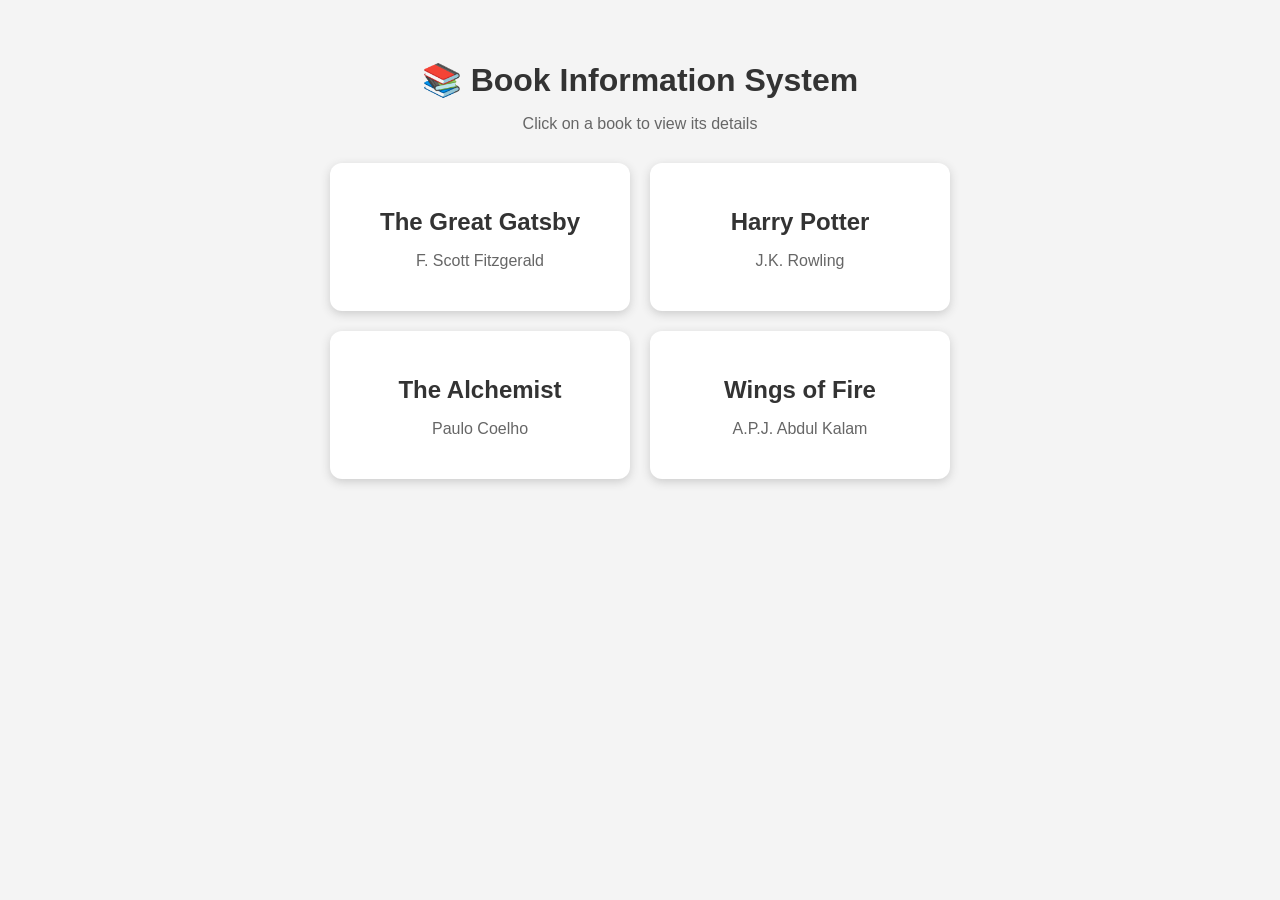
==== index.html @ f2404855 "Add Book Information Website" ====
<!DOCTYPE html>
<html>
<head>
    <title>Book Information System</title>
    <link rel="stylesheet" href="style.css">
</head>

<body>

    <h1>📚 Book Information System</h1>
    <p class="subtitle">Click on a book to view its details</p>

    <div class="book-container">

        <div class="book-card">
            <a href="book.html?book=gatsby">
                <h2>The Great Gatsby</h2>
            </a>
            <p>F. Scott Fitzgerald</p>
        </div>

        <div class="book-card">
            <a href="book.html?book=harry">
                <h2>Harry Potter</h2>
            </a>
            <p>J.K. Rowling</p>
        </div>

        <div class="book-card">
            <a href="book.html?book=alchemist">
                <h2>The Alchemist</h2>
            </a>
            <p>Paulo Coelho</p>
        </div>

        <div class="book-card">
            <a href="book.html?book=wings">
                <h2>Wings of Fire</h2>
            </a>
            <p>A.P.J. Abdul Kalam</p>
        </div>

    </div>

</body>
</html>
---- style.css ----
body {
    font-family: Arial, sans-serif;
    background-color: #f4f4f4;
    margin: 0;
    padding: 40px;
    text-align: center;
}

h1 {
    color: #333;
    margin-bottom: 10px;
}

.subtitle {
    color: #666;
    margin-bottom: 30px;
}

.book-container {
    max-width: 900px;
    margin: auto;
    display: flex;
    flex-wrap: wrap;
    justify-content: center;
    gap: 20px;
}

.book-card {
    background-color: white;
    width: 250px;
    padding: 25px;
    border-radius: 12px;
    box-shadow: 0 3px 10px #ccc;
    transition: 0.3s;
}

.book-card:hover {
    transform: translateY(-5px);
    box-shadow: 0 6px 15px #aaa;
}

.book-card h2 {
    color: #333;
    margin-bottom: 10px;
}

.book-card p {
    color: #666;
}

.book-card a {
    text-decoration: none;
}

.book-card a:hover h2 {
    color: #007bff;
}

.details-container {
    max-width: 600px;
    margin: 80px auto;
    background-color: white;
    padding: 40px;
    border-radius: 15px;
    box-shadow: 0 4px 15px #ccc;
    text-align: left;
}

.details-container h1 {
    text-align: center;
    margin-bottom: 30px;
}

.details-container h2 {
    color: #007bff;
    text-align: center;
    margin-bottom: 30px;
}

.details-container p {
    font-size: 17px;
    line-height: 1.6;
    color: #444;
}

.back-button {
    display: inline-block;
    background-color: #007bff;
    color: white;
    padding: 12px 20px;
    border-radius: 6px;
    text-decoration: none;
}

.back-button:hover {
    background-color: #0056b3;
}
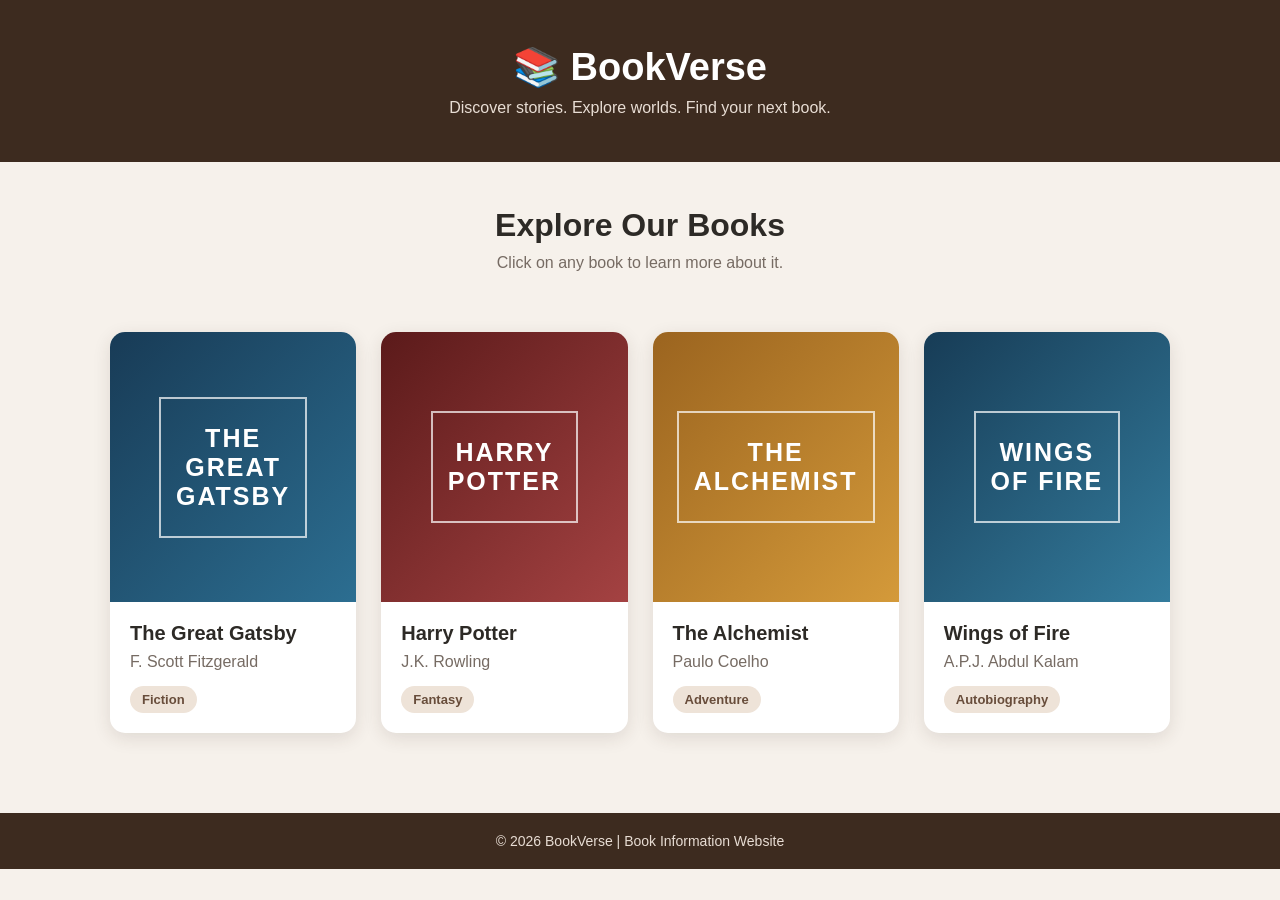
==== commit b6e58a62: "Improve book information website" ====
--- a/index.html
+++ b/index.html
@@ -1,46 +1,88 @@
 <!DOCTYPE html>
-<html>
+<html lang="en">
+
 <head>
-    <title>Book Information System</title>
+    <meta charset="UTF-8">
+    <meta name="viewport" content="width=device-width, initial-scale=1.0">
+    <title>BookVerse - Book Information</title>
     <link rel="stylesheet" href="style.css">
 </head>
 
 <body>
 
-    <h1>📚 Book Information System</h1>
-    <p class="subtitle">Click on a book to view its details</p>
+    <header>
+        <div class="logo">📚 BookVerse</div>
+        <p>Discover stories. Explore worlds. Find your next book.</p>
+    </header>
 
-    <div class="book-container">
+    <main>
 
-        <div class="book-card">
-            <a href="book.html?book=gatsby">
-                <h2>The Great Gatsby</h2>
+        <section class="intro">
+            <h1>Explore Our Books</h1>
+            <p>Click on any book to learn more about it.</p>
+        </section>
+
+        <div class="book-container">
+
+            <a href="book.html?book=gatsby" class="book-card">
+                <div class="book-cover gatsby">
+                    <span>THE<br>GREAT<br>GATSBY</span>
+                </div>
+
+                <div class="book-info">
+                    <h2>The Great Gatsby</h2>
+                    <p>F. Scott Fitzgerald</p>
+                    <span class="genre">Fiction</span>
+                </div>
             </a>
-            <p>F. Scott Fitzgerald</p>
+
+
+            <a href="book.html?book=harry" class="book-card">
+                <div class="book-cover harry">
+                    <span>HARRY<br>POTTER</span>
+                </div>
+
+                <div class="book-info">
+                    <h2>Harry Potter</h2>
+                    <p>J.K. Rowling</p>
+                    <span class="genre">Fantasy</span>
+                </div>
+            </a>
+
+
+            <a href="book.html?book=alchemist" class="book-card">
+                <div class="book-cover alchemist">
+                    <span>THE<br>ALCHEMIST</span>
+                </div>
+
+                <div class="book-info">
+                    <h2>The Alchemist</h2>
+                    <p>Paulo Coelho</p>
+                    <span class="genre">Adventure</span>
+                </div>
+            </a>
+
+
+            <a href="book.html?book=wings" class="book-card">
+                <div class="book-cover wings">
+                    <span>WINGS<br>OF FIRE</span>
+                </div>
+
+                <div class="book-info">
+                    <h2>Wings of Fire</h2>
+                    <p>A.P.J. Abdul Kalam</p>
+                    <span class="genre">Autobiography</span>
+                </div>
+            </a>
+
         </div>
 
-        <div class="book-card">
-            <a href="book.html?book=harry">
-                <h2>Harry Potter</h2>
-            </a>
-            <p>J.K. Rowling</p>
-        </div>
+    </main>
 
-        <div class="book-card">
-            <a href="book.html?book=alchemist">
-                <h2>The Alchemist</h2>
-            </a>
-            <p>Paulo Coelho</p>
-        </div>
-
-        <div class="book-card">
-            <a href="book.html?book=wings">
-                <h2>Wings of Fire</h2>
-            </a>
-            <p>A.P.J. Abdul Kalam</p>
-        </div>
-
-    </div>
+    <footer>
+        <p>© 2026 BookVerse | Book Information Website</p>
+    </footer>
 
 </body>
+
 </html>
--- a/style.css
+++ b/style.css
@@ -1,97 +1,277 @@
+* {
+    box-sizing: border-box;
+    margin: 0;
+    padding: 0;
+}
+
 body {
     font-family: Arial, sans-serif;
-    background-color: #f4f4f4;
-    margin: 0;
-    padding: 40px;
-    text-align: center;
-}
-
-h1 {
-    color: #333;
+    background: #f6f1eb;
+    color: #2d2a26;
+    min-height: 100vh;
+}
+
+
+/* HEADER */
+
+header {
+    background: #3d2b1f;
+    color: white;
+    text-align: center;
+    padding: 45px 20px;
+}
+
+.logo {
+    font-size: 38px;
+    font-weight: bold;
     margin-bottom: 10px;
 }
 
-.subtitle {
-    color: #666;
+header p {
+    font-size: 16px;
+    color: #e8ddd4;
+}
+
+
+/* INTRODUCTION */
+
+.intro {
+    text-align: center;
+    padding: 45px 20px 30px;
+}
+
+.intro h1 {
+    font-size: 32px;
+    margin-bottom: 10px;
+}
+
+.intro p {
+    color: #766b63;
+    font-size: 16px;
+}
+
+
+/* BOOK CONTAINER */
+
+.book-container {
+    max-width: 1100px;
+    margin: 10px auto 60px;
+    padding: 20px;
+
+    display: grid;
+    grid-template-columns: repeat(4, 1fr);
+    gap: 25px;
+}
+
+
+/* BOOK CARD */
+
+.book-card {
+    background: white;
+    border-radius: 15px;
+    overflow: hidden;
+    text-decoration: none;
+    color: #2d2a26;
+
+    box-shadow: 0 5px 18px rgba(60, 43, 31, 0.12);
+
+    transition: transform 0.3s ease, box-shadow 0.3s ease;
+}
+
+.book-card:hover {
+    transform: translateY(-10px);
+    box-shadow: 0 12px 28px rgba(60, 43, 31, 0.22);
+}
+
+
+/* BOOK COVERS */
+
+.book-cover {
+    height: 270px;
+
+    display: flex;
+    justify-content: center;
+    align-items: center;
+
+    color: white;
+    text-align: center;
+
+    font-size: 25px;
+    font-weight: bold;
+    letter-spacing: 2px;
+
+    padding: 20px;
+}
+
+.book-cover span {
+    border: 2px solid rgba(255, 255, 255, 0.7);
+    padding: 25px 15px;
+}
+
+
+/* Different cover designs */
+
+.gatsby {
+    background: linear-gradient(135deg, #183b56, #2c6e91);
+}
+
+.harry {
+    background: linear-gradient(135deg, #5b1a1a, #a44242);
+}
+
+.alchemist {
+    background: linear-gradient(135deg, #9b641f, #d49a3a);
+}
+
+.wings {
+    background: linear-gradient(135deg, #173c56, #347c9d);
+}
+
+
+/* BOOK INFORMATION */
+
+.book-info {
+    padding: 20px;
+}
+
+.book-info h2 {
+    font-size: 20px;
+    margin-bottom: 8px;
+}
+
+.book-info p {
+    color: #766b63;
+    margin-bottom: 15px;
+}
+
+
+/* GENRE */
+
+.genre {
+    display: inline-block;
+
+    background: #eee3d8;
+    color: #684d3b;
+
+    padding: 6px 12px;
+    border-radius: 20px;
+
+    font-size: 13px;
+    font-weight: bold;
+}
+
+
+/* FOOTER */
+
+footer {
+    background: #3d2b1f;
+    color: #e8ddd4;
+
+    text-align: center;
+    padding: 20px;
+
+    font-size: 14px;
+}
+
+
+/* DETAILS PAGE */
+
+.details-container {
+    max-width: 700px;
+    margin: 70px auto;
+
+    background: white;
+
+    padding: 45px;
+
+    border-radius: 18px;
+
+    box-shadow: 0 8px 30px rgba(60, 43, 31, 0.15);
+
+    text-align: left;
+}
+
+.details-container h1 {
+    text-align: center;
+    color: #3d2b1f;
     margin-bottom: 30px;
 }
 
-.book-container {
-    max-width: 900px;
-    margin: auto;
-    display: flex;
-    flex-wrap: wrap;
-    justify-content: center;
-    gap: 20px;
-}
-
-.book-card {
-    background-color: white;
-    width: 250px;
-    padding: 25px;
-    border-radius: 12px;
-    box-shadow: 0 3px 10px #ccc;
-    transition: 0.3s;
-}
-
-.book-card:hover {
-    transform: translateY(-5px);
-    box-shadow: 0 6px 15px #aaa;
-}
-
-.book-card h2 {
-    color: #333;
-    margin-bottom: 10px;
-}
-
-.book-card p {
-    color: #666;
-}
-
-.book-card a {
-    text-decoration: none;
-}
-
-.book-card a:hover h2 {
-    color: #007bff;
-}
-
-.details-container {
-    max-width: 600px;
-    margin: 80px auto;
-    background-color: white;
-    padding: 40px;
-    border-radius: 15px;
-    box-shadow: 0 4px 15px #ccc;
-    text-align: left;
-}
-
-.details-container h1 {
-    text-align: center;
-    margin-bottom: 30px;
-}
-
 .details-container h2 {
-    color: #007bff;
-    text-align: center;
+    text-align: center;
+
+    font-size: 30px;
+
+    color: #684d3b;
+
     margin-bottom: 30px;
 }
 
 .details-container p {
     font-size: 17px;
-    line-height: 1.6;
-    color: #444;
-}
+
+    line-height: 1.7;
+
+    color: #514942;
+
+    margin-bottom: 15px;
+}
+
+.details-container b {
+    color: #3d2b1f;
+}
+
+
+/* BACK BUTTON */
 
 .back-button {
-    display: inline-block;
-    background-color: #007bff;
+    display: block;
+
+    width: fit-content;
+
+    margin: 30px auto 0;
+
+    background: #684d3b;
+
     color: white;
-    padding: 12px 20px;
-    border-radius: 6px;
+
+    padding: 12px 22px;
+
+    border-radius: 8px;
+
     text-decoration: none;
+
+    transition: background 0.3s ease;
 }
 
 .back-button:hover {
-    background-color: #0056b3;
+    background: #3d2b1f;
+}
+
+
+/* MOBILE */
+
+@media (max-width: 900px) {
+
+    .book-container {
+        grid-template-columns: repeat(2, 1fr);
+    }
+
+}
+
+@media (max-width: 550px) {
+
+    .book-container {
+        grid-template-columns: 1fr;
+    }
+
+    .logo {
+        font-size: 30px;
+    }
+
+    .details-container {
+        margin: 30px 15px;
+        padding: 30px 20px;
+    }
+
 }
